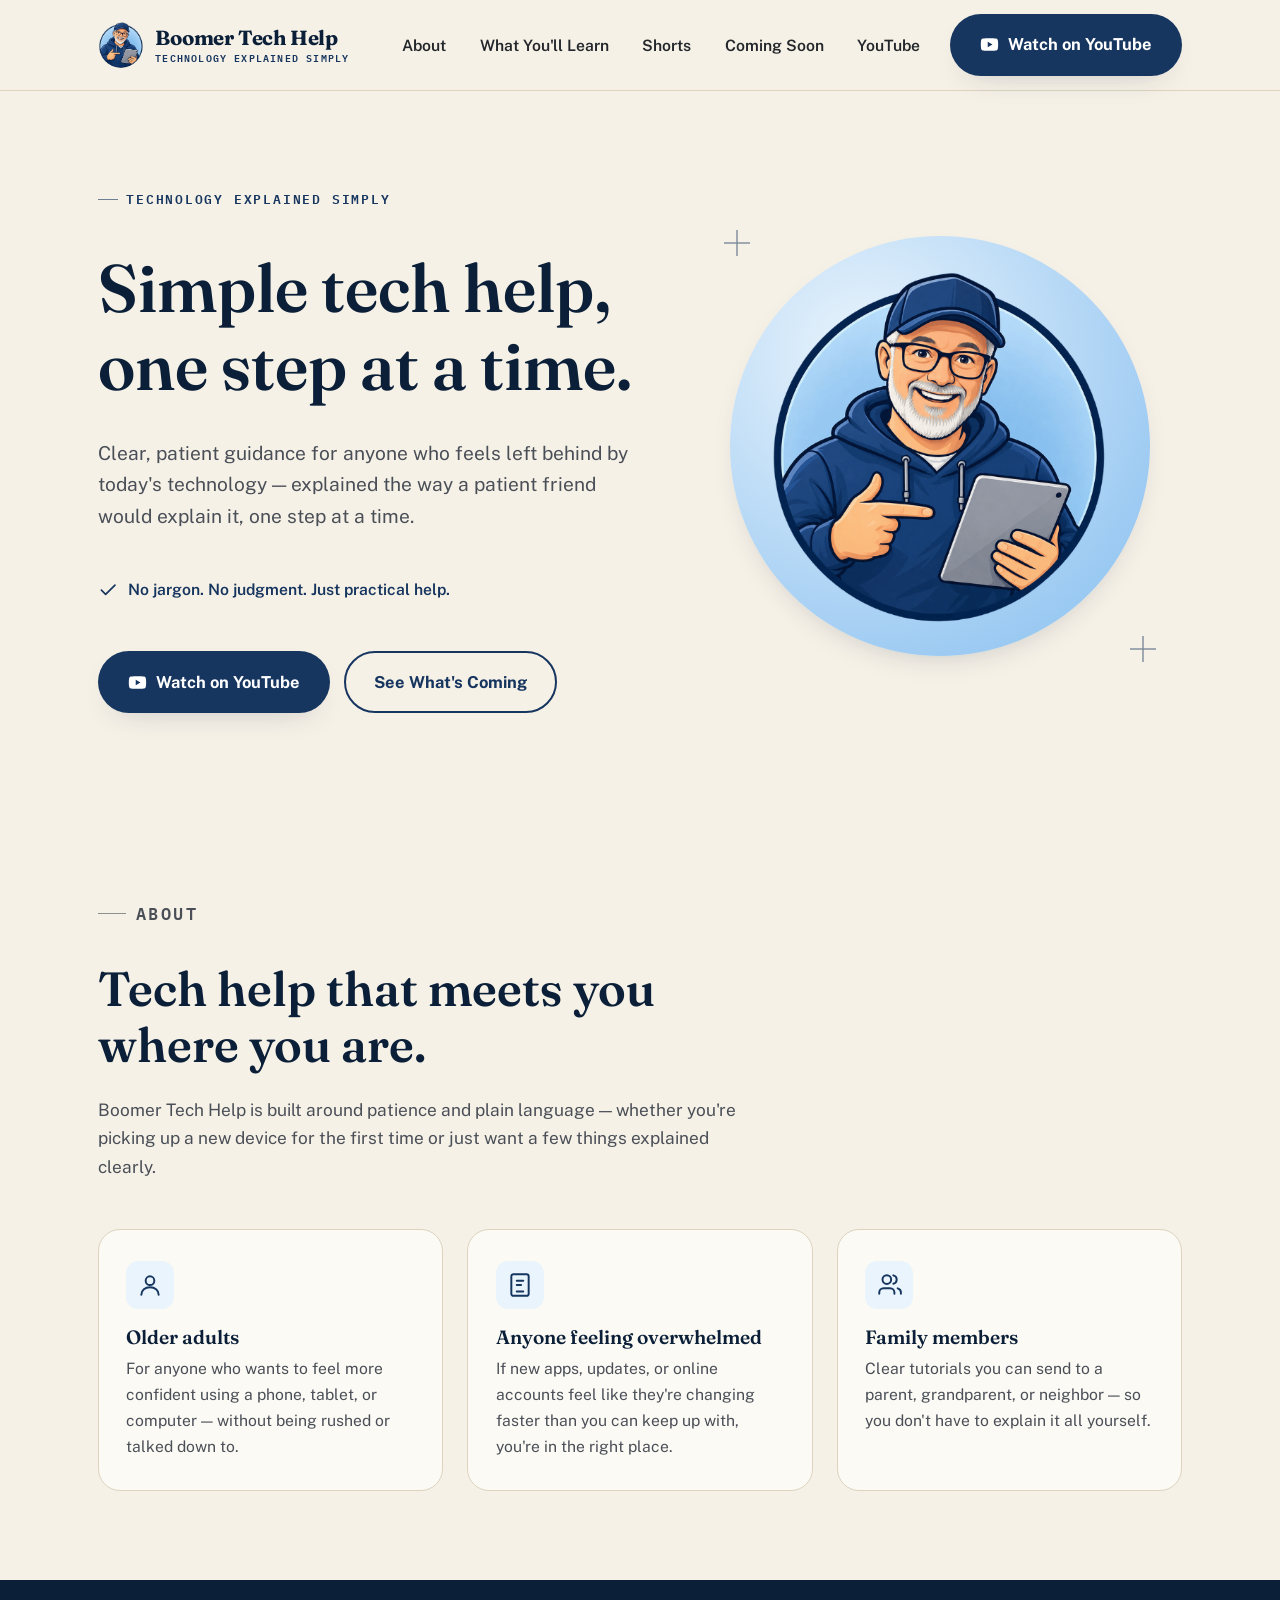
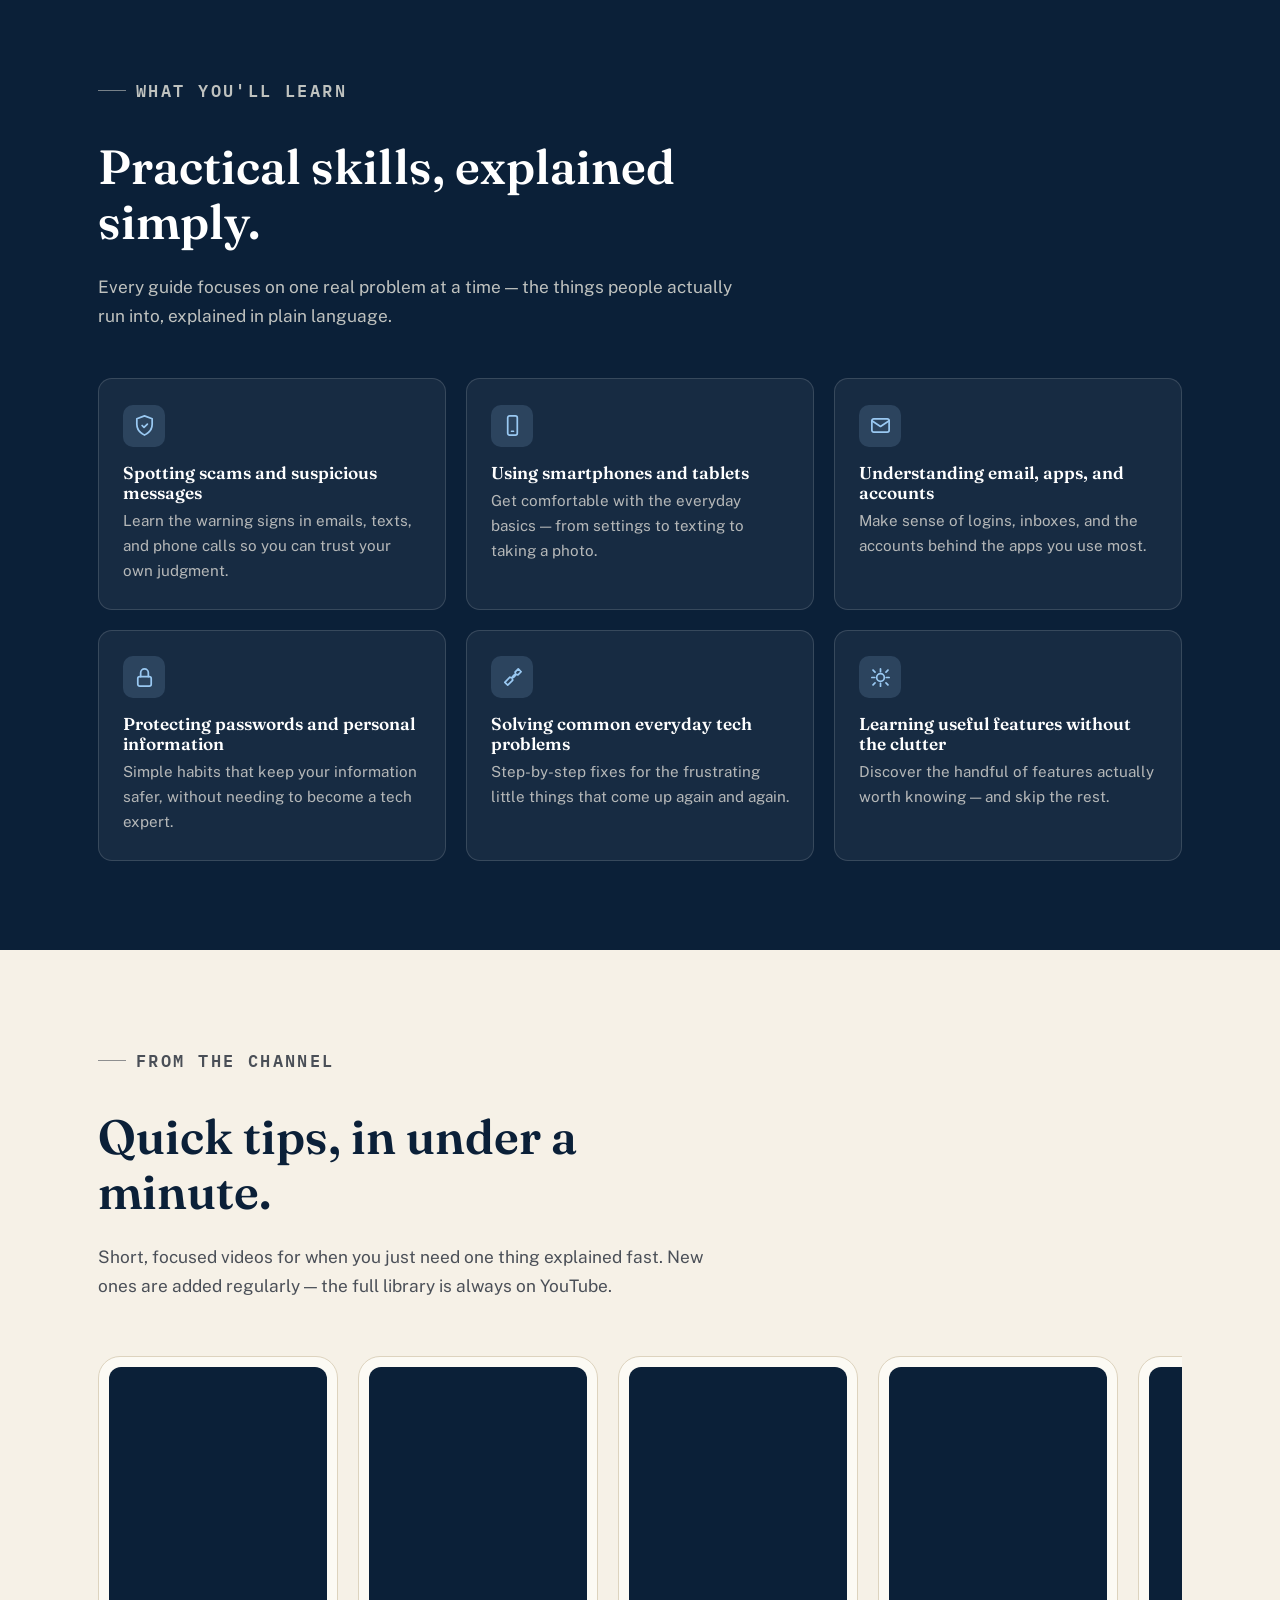
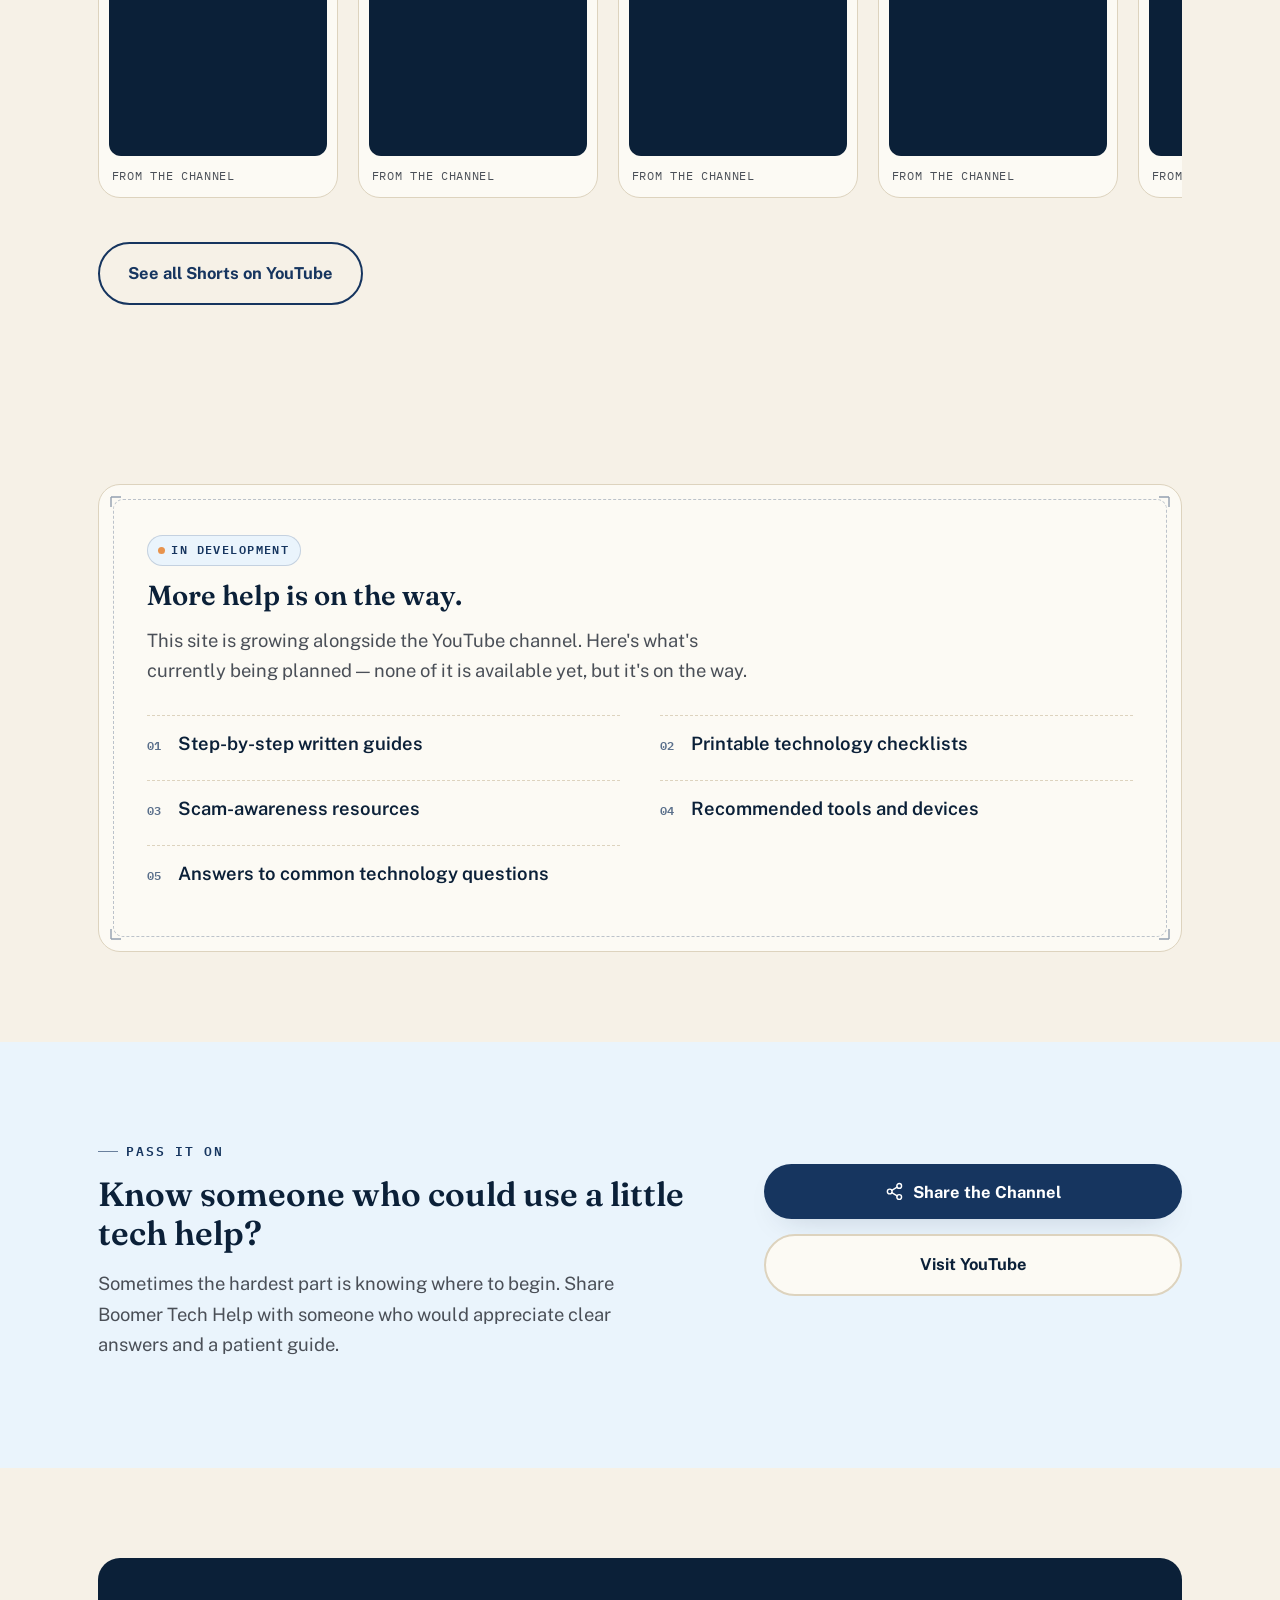
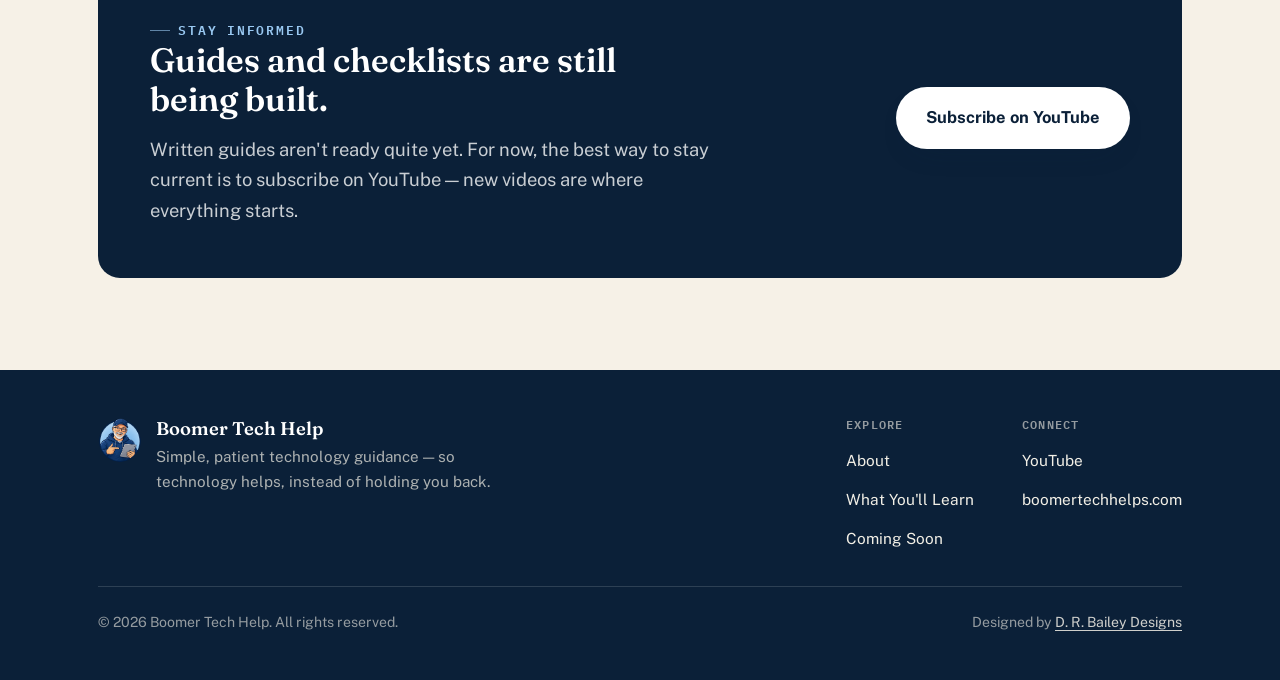
==== index.html @ 67578b00 "add site files" ====
<!DOCTYPE html>
<html lang="en">
<head>
<meta charset="UTF-8">
<meta name="viewport" content="width=device-width, initial-scale=1.0">
<title>Boomer Tech Help | Simple, Patient Technology Guidance</title>
<meta name="description" content="Simple, patient technology help for older adults and anyone who feels left behind by today's devices, apps, and online services.">

<link rel="canonical" href="https://boomertechhelps.com/">

<!-- Favicons (generated from the Boomer Tech Help logo) -->
<link rel="icon" type="image/png" sizes="32x32" href="assets/favicon-32.png">
<link rel="icon" type="image/png" sizes="192x192" href="assets/favicon-192.png">
<link rel="apple-touch-icon" sizes="180x180" href="assets/apple-touch-icon.png">

<!-- Open Graph / social sharing -->
<meta property="og:type" content="website">
<meta property="og:site_name" content="Boomer Tech Help">
<meta property="og:title" content="Boomer Tech Help | Simple, Patient Technology Guidance">
<meta property="og:description" content="Simple, patient technology help for older adults and anyone who feels left behind by today's devices, apps, and online services.">
<meta property="og:url" content="https://boomertechhelps.com/">
<meta property="og:image" content="https://boomertechhelps.com/assets/favicon-512.png">
<meta name="twitter:card" content="summary">
<meta name="twitter:title" content="Boomer Tech Help | Simple, Patient Technology Guidance">
<meta name="twitter:description" content="Simple, patient technology help for older adults and anyone who feels left behind by today's devices, apps, and online services.">
<meta name="twitter:image" content="https://boomertechhelps.com/assets/favicon-512.png">

<link rel="preconnect" href="https://fonts.googleapis.com">
<link rel="preconnect" href="https://fonts.gstatic.com" crossorigin>
<link rel="stylesheet" href="css/styles.css">

<!-- Structured data -->
<script type="application/ld+json">
{
  "@context": "https://schema.org",
  "@type": "Organization",
  "name": "Boomer Tech Help",
  "alternateName": "Boomer Tech Helps",
  "url": "https://boomertechhelps.com/",
  "logo": "https://boomertechhelps.com/assets/logo.png",
  "description": "Simple, patient technology guidance for older adults and anyone who feels left behind by today's devices, apps, and online services.",
  "sameAs": [
    "https://www.youtube.com/@BoomerTechHelps"
  ]
}
</script>
<script type="application/ld+json">
{
  "@context": "https://schema.org",
  "@type": "WebSite",
  "name": "Boomer Tech Help",
  "url": "https://boomertechhelps.com/"
}
</script>
</head>
<body>
<a class="skip-link" href="#main-content">Skip to main content</a>

<!-- ============ HEADER ============ -->
<header class="site-header">
  <div class="container header-row">
    <a class="brand-mark" href="#top">
      <img src="assets/logo.png" alt="" width="46" height="46">
      <span class="brand-mark-text">Boomer Tech Help<span>Technology Explained Simply</span></span>
    </a>

    <button class="nav-toggle" id="nav-toggle" aria-controls="main-nav" aria-expanded="false" aria-label="Open menu">
      <svg viewBox="0 0 24 24" fill="none" stroke="currentColor" stroke-width="2" stroke-linecap="round" aria-hidden="true">
        <line x1="4" y1="7" x2="20" y2="7"></line>
        <line x1="4" y1="12" x2="20" y2="12"></line>
        <line x1="4" y1="17" x2="20" y2="17"></line>
      </svg>
    </button>

    <nav class="main-nav" id="main-nav" aria-label="Primary">
      <ul>
        <li><a href="#who-its-for">About</a></li>
        <li><a href="#what-youll-learn">What You'll Learn</a></li>
        <li><a href="#shorts">Shorts</a></li>
        <li><a href="#coming-soon">Coming Soon</a></li>
        <li><a href="https://www.youtube.com/@BoomerTechHelps" data-youtube-link target="_blank" rel="noopener">YouTube <span class="visually-hidden">(opens in a new tab)</span></a></li>
      </ul>
    </nav>

    <a class="btn btn-primary header-cta" href="https://www.youtube.com/@BoomerTechHelps" data-youtube-link target="_blank" rel="noopener">
      <svg viewBox="0 0 24 24" fill="currentColor" aria-hidden="true"><path d="M22.5 6.4a2.9 2.9 0 0 0-2-2C18.7 4 12 4 12 4s-6.7 0-8.5.4a2.9 2.9 0 0 0-2 2A30 30 0 0 0 1 12a30 30 0 0 0 .5 5.6 2.9 2.9 0 0 0 2 2C5.3 20 12 20 12 20s6.7 0 8.5-.4a2.9 2.9 0 0 0 2-2A30 30 0 0 0 23 12a30 30 0 0 0-.5-5.6ZM9.8 15.5v-7l6 3.5-6 3.5Z"/></svg>
      Watch on YouTube
      <span class="visually-hidden">(opens in a new tab)</span>
    </a>
  </div>
</header>

<main id="main-content">

  <!-- ============ HERO ============ -->
  <section class="hero" id="top">
    <div class="container">
      <div class="hero-copy reveal">
        <p class="eyebrow">Technology Explained Simply</p>
        <h1>Simple tech help,<br>one step at a time.</h1>
        <p class="lede">Clear, patient guidance for anyone who feels left behind by today's technology &mdash; explained the way a patient friend would explain it, one step at a time.</p>

        <p class="trust-line">
          <svg viewBox="0 0 24 24" fill="none" stroke="currentColor" stroke-width="2" stroke-linecap="round" stroke-linejoin="round" aria-hidden="true"><path d="M20 6 9 17l-5-5"></path></svg>
          No jargon. No judgment. Just practical help.
        </p>

        <div class="hero-ctas">
          <a class="btn btn-primary" href="https://www.youtube.com/@BoomerTechHelps" data-youtube-link target="_blank" rel="noopener">
            <svg viewBox="0 0 24 24" fill="currentColor" aria-hidden="true"><path d="M22.5 6.4a2.9 2.9 0 0 0-2-2C18.7 4 12 4 12 4s-6.7 0-8.5.4a2.9 2.9 0 0 0-2 2A30 30 0 0 0 1 12a30 30 0 0 0 .5 5.6 2.9 2.9 0 0 0 2 2C5.3 20 12 20 12 20s6.7 0 8.5-.4a2.9 2.9 0 0 0 2-2A30 30 0 0 0 23 12a30 30 0 0 0-.5-5.6ZM9.8 15.5v-7l6 3.5-6 3.5Z"/></svg>
            Watch on YouTube
            <span class="visually-hidden">(opens in a new tab)</span>
          </a>
          <a class="btn btn-secondary" href="#coming-soon">See What's Coming</a>
        </div>
      </div>

      <div class="hero-art reveal">
        <div class="hero-art-frame">
          <svg class="reg-mark tl" viewBox="0 0 26 26" fill="none" stroke="var(--navy-700)" stroke-width="1.4" aria-hidden="true"><line x1="13" y1="0" x2="13" y2="26"></line><line x1="0" y1="13" x2="26" y2="13"></line></svg>
          <svg class="reg-mark br" viewBox="0 0 26 26" fill="none" stroke="var(--navy-700)" stroke-width="1.4" aria-hidden="true"><line x1="13" y1="0" x2="13" y2="26"></line><line x1="0" y1="13" x2="26" y2="13"></line></svg>
          <img src="assets/logo.png" alt="Boomer Tech Help logo &mdash; a friendly host holding a tablet, from the Boomer Tech Help YouTube channel." width="500" height="500">
        </div>
      </div>
    </div>
  </section>

  <!-- ============ WHO THIS IS FOR ============ -->
  <section id="who-its-for">
    <div class="container">
      <div class="section-head reveal">
        <p class="eyebrow">About</p>
        <h2>Tech help that meets you where you are.</h2>
        <p>Boomer Tech Help is built around patience and plain language &mdash; whether you're picking up a new device for the first time or just want a few things explained clearly.</p>
      </div>

      <div class="audience-grid" id="who-this-is-for">
        <article class="audience-card reveal">
          <div class="card-icon">
            <svg viewBox="0 0 24 24" fill="none" stroke="currentColor" stroke-width="1.8" stroke-linecap="round" stroke-linejoin="round" aria-hidden="true"><circle cx="12" cy="8" r="4"></circle><path d="M4 21c0-4.4 3.6-7 8-7s8 2.6 8 7"></path></svg>
          </div>
          <h3>Older adults</h3>
          <p>For anyone who wants to feel more confident using a phone, tablet, or computer &mdash; without being rushed or talked down to.</p>
        </article>

        <article class="audience-card reveal">
          <div class="card-icon">
            <svg viewBox="0 0 24 24" fill="none" stroke="currentColor" stroke-width="1.8" stroke-linecap="round" stroke-linejoin="round" aria-hidden="true"><rect x="4" y="2" width="16" height="20" rx="2"></rect><line x1="9" y1="18" x2="15" y2="18"></line><path d="M9 8h6M9 12h4"></path></svg>
          </div>
          <h3>Anyone feeling overwhelmed</h3>
          <p>If new apps, updates, or online accounts feel like they're changing faster than you can keep up with, you're in the right place.</p>
        </article>

        <article class="audience-card reveal">
          <div class="card-icon">
            <svg viewBox="0 0 24 24" fill="none" stroke="currentColor" stroke-width="1.8" stroke-linecap="round" stroke-linejoin="round" aria-hidden="true"><path d="M17 20v-1a4 4 0 0 0-4-4H7a4 4 0 0 0-4 4v1"></path><circle cx="10" cy="7" r="4"></circle><path d="M23 20v-1a4 4 0 0 0-3-3.9"></path><path d="M16 3.1a4 4 0 0 1 0 7.8"></path></svg>
          </div>
          <h3>Family members</h3>
          <p>Clear tutorials you can send to a parent, grandparent, or neighbor &mdash; so you don't have to explain it all yourself.</p>
        </article>
      </div>
    </div>
  </section>

  <!-- ============ WHAT YOU'LL LEARN ============ -->
  <section class="learn-section" id="what-youll-learn">
    <div class="container">
      <div class="section-head reveal">
        <p class="eyebrow">What You'll Learn</p>
        <h2>Practical skills, explained simply.</h2>
        <p>Every guide focuses on one real problem at a time &mdash; the things people actually run into, explained in plain language.</p>
      </div>

      <div class="learn-grid">
        <article class="learn-card reveal">
          <div class="card-icon">
            <svg viewBox="0 0 24 24" fill="none" stroke="currentColor" stroke-width="1.8" stroke-linecap="round" stroke-linejoin="round" aria-hidden="true"><path d="M12 2 4 5v6c0 5 3.4 8.7 8 11 4.6-2.3 8-6 8-11V5l-8-3Z"></path><path d="m9.5 12 2 2 3.5-3.5"></path></svg>
          </div>
          <h3>Spotting scams and suspicious messages</h3>
          <p>Learn the warning signs in emails, texts, and phone calls so you can trust your own judgment.</p>
        </article>

        <article class="learn-card reveal">
          <div class="card-icon">
            <svg viewBox="0 0 24 24" fill="none" stroke="currentColor" stroke-width="1.8" stroke-linecap="round" stroke-linejoin="round" aria-hidden="true"><rect x="7" y="2" width="10" height="20" rx="2"></rect><line x1="11" y1="18" x2="13" y2="18"></line></svg>
          </div>
          <h3>Using smartphones and tablets</h3>
          <p>Get comfortable with the everyday basics &mdash; from settings to texting to taking a photo.</p>
        </article>

        <article class="learn-card reveal">
          <div class="card-icon">
            <svg viewBox="0 0 24 24" fill="none" stroke="currentColor" stroke-width="1.8" stroke-linecap="round" stroke-linejoin="round" aria-hidden="true"><rect x="3" y="5" width="18" height="14" rx="2"></rect><path d="m3 7 9 6 9-6"></path></svg>
          </div>
          <h3>Understanding email, apps, and accounts</h3>
          <p>Make sense of logins, inboxes, and the accounts behind the apps you use most.</p>
        </article>

        <article class="learn-card reveal">
          <div class="card-icon">
            <svg viewBox="0 0 24 24" fill="none" stroke="currentColor" stroke-width="1.8" stroke-linecap="round" stroke-linejoin="round" aria-hidden="true"><rect x="5" y="11" width="14" height="10" rx="2"></rect><path d="M8 11V7a4 4 0 0 1 8 0v4"></path></svg>
          </div>
          <h3>Protecting passwords and personal information</h3>
          <p>Simple habits that keep your information safer, without needing to become a tech expert.</p>
        </article>

        <article class="learn-card reveal">
          <div class="card-icon">
            <svg viewBox="0 0 24 24" fill="none" stroke="currentColor" stroke-width="1.8" stroke-linecap="round" stroke-linejoin="round" aria-hidden="true"><path d="M14.7 6.3a4 4 0 0 1-5.4 5.4L4 17l3 3 5.3-5.3a4 4 0 0 1 5.4-5.4L21 6l-3-3-3.3 3.3Z"></path></svg>
          </div>
          <h3>Solving common everyday tech problems</h3>
          <p>Step-by-step fixes for the frustrating little things that come up again and again.</p>
        </article>

        <article class="learn-card reveal">
          <div class="card-icon">
            <svg viewBox="0 0 24 24" fill="none" stroke="currentColor" stroke-width="1.8" stroke-linecap="round" stroke-linejoin="round" aria-hidden="true"><path d="M12 3v3M12 18v3M4.2 4.2l2.1 2.1M17.7 17.7l2.1 2.1M3 12h3M18 12h3M4.2 19.8l2.1-2.1M17.7 6.3l2.1-2.1"></path><circle cx="12" cy="12" r="4"></circle></svg>
          </div>
          <h3>Learning useful features without the clutter</h3>
          <p>Discover the handful of features actually worth knowing &mdash; and skip the rest.</p>
        </article>
      </div>
    </div>
  </section>

  <!-- ============ SHORTS ============ -->
  <section id="shorts">
    <div class="container">
      <div class="section-head reveal">
        <p class="eyebrow">From the Channel</p>
        <h2>Quick tips, in under a minute.</h2>
        <p>Short, focused videos for when you just need one thing explained fast. New ones are added regularly &mdash; the full library is always on YouTube.</p>
      </div>

      <div class="shorts-strip reveal" role="list" aria-label="Boomer Tech Help YouTube Shorts">
        <div class="short-card" role="listitem">
          <div class="short-frame">
            <iframe
              src="https://www.youtube-nocookie.com/embed/8EH0MiCQkEk"
              title="Boomer Tech Help Short 1"
              loading="lazy"
              allow="accelerometer; encrypted-media; picture-in-picture"
              allowfullscreen></iframe>
          </div>
          <p class="short-label">From the channel</p>
        </div>

        <div class="short-card" role="listitem">
          <div class="short-frame">
            <iframe
              src="https://www.youtube-nocookie.com/embed/mwS1qJH-m6Y"
              title="Boomer Tech Help Short 2"
              loading="lazy"
              allow="accelerometer; encrypted-media; picture-in-picture"
              allowfullscreen></iframe>
          </div>
          <p class="short-label">From the channel</p>
        </div>

        <div class="short-card" role="listitem">
          <div class="short-frame">
            <iframe
              src="https://www.youtube-nocookie.com/embed/5vwTzE5sW4U"
              title="Boomer Tech Help Short 3"
              loading="lazy"
              allow="accelerometer; encrypted-media; picture-in-picture"
              allowfullscreen></iframe>
          </div>
          <p class="short-label">From the channel</p>
        </div>

        <div class="short-card" role="listitem">
          <div class="short-frame">
            <iframe
              src="https://www.youtube-nocookie.com/embed/4t0w5Ehc6WE"
              title="Boomer Tech Help Short 4"
              loading="lazy"
              allow="accelerometer; encrypted-media; picture-in-picture"
              allowfullscreen></iframe>
          </div>
          <p class="short-label">From the channel</p>
        </div>

        <div class="short-card" role="listitem">
          <div class="short-frame">
            <iframe
              src="https://www.youtube-nocookie.com/embed/STb9avsiCcw"
              title="Boomer Tech Help Short 5"
              loading="lazy"
              allow="accelerometer; encrypted-media; picture-in-picture"
              allowfullscreen></iframe>
          </div>
          <p class="short-label">From the channel</p>
        </div>
      </div>

      <div class="shorts-cta">
        <a class="btn btn-secondary" href="https://www.youtube.com/@BoomerTechHelps/shorts" data-youtube-shorts-link target="_blank" rel="noopener">
          See all Shorts on YouTube
          <span class="visually-hidden">(opens in a new tab)</span>
        </a>
      </div>
    </div>
  </section>

  <!-- ============ COMING SOON (signature blueprint panel) ============ -->
  <section id="coming-soon">
    <div class="container">
      <div class="blueprint-panel reveal">
        <svg class="reg-corner tl" viewBox="0 0 30 30" fill="none" stroke="var(--navy-700)" stroke-width="1.4" aria-hidden="true"><path d="M2 2h10M2 2v10"></path></svg>
        <svg class="reg-corner tr" viewBox="0 0 30 30" fill="none" stroke="var(--navy-700)" stroke-width="1.4" aria-hidden="true"><path d="M2 2h10M2 2v10"></path></svg>
        <svg class="reg-corner bl" viewBox="0 0 30 30" fill="none" stroke="var(--navy-700)" stroke-width="1.4" aria-hidden="true"><path d="M2 2h10M2 2v10"></path></svg>
        <svg class="reg-corner br" viewBox="0 0 30 30" fill="none" stroke="var(--navy-700)" stroke-width="1.4" aria-hidden="true"><path d="M2 2h10M2 2v10"></path></svg>

        <span class="blueprint-tag"><span class="dot" aria-hidden="true"></span>In development</span>
        <h2>More help is on the way.</h2>
        <p style="max-width:56ch;color:var(--ink-soft);">This site is growing alongside the YouTube channel. Here's what's currently being planned &mdash; none of it is available yet, but it's on the way.</p>

        <ul class="blueprint-list">
          <li><span class="idx">01</span> Step-by-step written guides</li>
          <li><span class="idx">02</span> Printable technology checklists</li>
          <li><span class="idx">03</span> Scam-awareness resources</li>
          <li><span class="idx">04</span> Recommended tools and devices</li>
          <li><span class="idx">05</span> Answers to common technology questions</li>
        </ul>
      </div>
    </div>
  </section>

  <!-- ============ SHARE ============ -->
  <section class="share-section" id="share">
    <div class="container share-inner">
      <div class="reveal">
        <p class="eyebrow">Pass It On</p>
        <h2>Know someone who could use a little tech help?</h2>
        <p style="color:var(--ink-soft);max-width:50ch;">Sometimes the hardest part is knowing where to begin. Share Boomer Tech Help with someone who would appreciate clear answers and a patient guide.</p>
      </div>

      <div class="share-actions reveal">
        <button class="btn btn-primary" id="share-button" type="button">
          <svg viewBox="0 0 24 24" fill="none" stroke="currentColor" stroke-width="1.8" stroke-linecap="round" stroke-linejoin="round" aria-hidden="true"><circle cx="18" cy="5" r="3"></circle><circle cx="6" cy="12" r="3"></circle><circle cx="18" cy="19" r="3"></circle><line x1="8.6" y1="10.6" x2="15.4" y2="6.4"></line><line x1="8.6" y1="13.4" x2="15.4" y2="17.6"></line></svg>
          Share the Channel
        </button>
        <a class="btn btn-ghost" href="https://www.youtube.com/@BoomerTechHelps" data-youtube-link target="_blank" rel="noopener">
          Visit YouTube
          <span class="visually-hidden">(opens in a new tab)</span>
        </a>
        <p class="copy-feedback" id="copy-feedback" role="status" aria-live="polite"></p>
      </div>
    </div>
  </section>

  <!-- ============ STAY INFORMED ============ -->
  <section id="stay-informed">
    <div class="container">
      <div class="informed-panel reveal">
        <div>
          <p class="eyebrow" style="color:var(--sky-300);">Stay Informed</p>
          <h2>Guides and checklists are still being built.</h2>
          <p>Written guides aren't ready quite yet. For now, the best way to stay current is to subscribe on YouTube &mdash; new videos are where everything starts.</p>
          <!--
            Prepared placeholder: when an email service (e.g. Mailchimp, Buttondown) is
            connected, a real signup form can go here. Do not display a submission form
            until a service is wired up and tested end-to-end.
          -->
        </div>
        <div class="informed-actions">
          <a class="btn btn-primary" href="https://www.youtube.com/@BoomerTechHelps" data-youtube-link target="_blank" rel="noopener">
            Subscribe on YouTube
            <span class="visually-hidden">(opens in a new tab)</span>
          </a>
        </div>
      </div>
    </div>
  </section>

</main>

<!-- ============ FOOTER ============ -->
<footer class="site-footer">
  <div class="container">
    <div class="footer-top">
      <div class="footer-brand">
        <img src="assets/logo.png" alt="" width="44" height="44">
        <div>
          <h2>Boomer Tech Help</h2>
          <p>Simple, patient technology guidance &mdash; so technology helps, instead of holding you back.</p>
        </div>
      </div>

      <div class="footer-links">
        <div>
          <h3>Explore</h3>
          <ul>
            <li><a href="#who-its-for">About</a></li>
            <li><a href="#what-youll-learn">What You'll Learn</a></li>
            <li><a href="#coming-soon">Coming Soon</a></li>
          </ul>
        </div>
        <div>
          <h3>Connect</h3>
          <ul>
            <li><a href="https://www.youtube.com/@BoomerTechHelps" data-youtube-link target="_blank" rel="noopener">YouTube <span class="visually-hidden">(opens in a new tab)</span></a></li>
            <li><a href="https://boomertechhelps.com">boomertechhelps.com</a></li>
          </ul>
        </div>
      </div>
    </div>

    <div class="footer-bottom">
      <p>&copy; <span id="current-year">2026</span> Boomer Tech Help. All rights reserved.</p>
      <p>Designed by <a href="https://davidrbailey.com" target="_blank" rel="noopener">D. R. Bailey Designs</a></p>
    </div>
  </div>
</footer>

<script src="js/main.js"></script>
</body>
</html>
---- css/styles.css ----
/* ==========================================================================
   Boomer Tech Help — stylesheet
   Design tokens live at the top. Edit colors/type here, not inline.
   ========================================================================== */

@import url('https://fonts.googleapis.com/css2?family=Fraunces:ital,opsz,wght@0,9..144,500;0,9..144,600;0,9..144,700;1,9..144,500&family=Public+Sans:wght@400;500;600;700&family=IBM+Plex+Mono:wght@500;600&display=swap');

:root {
  /* Brand — pulled from the Boomer Tech Help logo and channel banner */
  --navy-900: #0b2038;
  --navy-800: #102a49;
  --navy-700: #16355f;
  --navy-600: #1e4373;
  --sky-300: #9ac9f2;
  --sky-100: #eaf4fc;
  --peach-400: #f3a968;
  --peach-500: #e8934d;

  /* Studio base — parchment / charcoal, D. R. Bailey influence */
  --parchment: #f6f1e7;
  --paper: #fcfaf4;
  --ink: #23262b;
  --ink-soft: #4a4f57;
  --hairline: #ddd3be;
  --blueprint: #16355f;

  /* Type */
  --font-display: 'Fraunces', Georgia, serif;
  --font-body: 'Public Sans', -apple-system, BlinkMacSystemFont, 'Segoe UI', sans-serif;
  --font-mono: 'IBM Plex Mono', ui-monospace, Menlo, monospace;

  /* Scale */
  --step-0: clamp(1.05rem, 0.98rem + 0.3vw, 1.15rem);
  --step-1: clamp(1.25rem, 1.1rem + 0.6vw, 1.5rem);
  --step-2: clamp(1.6rem, 1.35rem + 1.1vw, 2.1rem);
  --step-3: clamp(2.1rem, 1.7rem + 1.8vw, 3rem);
  --step-4: clamp(2.6rem, 2rem + 2.8vw, 4.2rem);

  --radius-md: 14px;
  --radius-lg: 22px;
  --container: 1180px;
  --edge: clamp(1.25rem, 4vw, 3rem);

  --shadow-soft: 0 12px 32px -18px rgba(11, 32, 56, 0.28);
  --focus-ring: 3px solid var(--peach-500);
}

/* ---------- Reset ---------- */
*, *::before, *::after { box-sizing: border-box; }
html { scroll-behavior: smooth; }
@media (prefers-reduced-motion: reduce) {
  html { scroll-behavior: auto; }
  *, *::before, *::after {
    animation-duration: 0.001ms !important;
    animation-iteration-count: 1 !important;
    transition-duration: 0.001ms !important;
    scroll-behavior: auto !important;
  }
}

body {
  margin: 0;
  background: var(--parchment);
  color: var(--ink);
  font-family: var(--font-body);
  font-size: var(--step-0);
  line-height: 1.65;
  -webkit-font-smoothing: antialiased;
}

img { max-width: 100%; display: block; }
svg { display: block; }

h1, h2, h3, h4 { font-family: var(--font-display); color: var(--navy-900); margin: 0 0 0.5em; line-height: 1.15; font-weight: 600; }
p { margin: 0 0 1em; }
ul { margin: 0; padding: 0; }

a { color: var(--navy-700); }
a:not([class]) { text-underline-offset: 3px; }

:focus-visible {
  outline: var(--focus-ring);
  outline-offset: 3px;
  border-radius: 4px;
}

.container {
  max-width: var(--container);
  margin-inline: auto;
  padding-inline: var(--edge);
}

.visually-hidden {
  position: absolute;
  width: 1px; height: 1px;
  padding: 0; margin: -1px;
  overflow: hidden;
  clip: rect(0,0,0,0);
  white-space: nowrap; border: 0;
}

.skip-link {
  position: absolute;
  left: 1rem; top: -60px;
  background: var(--navy-900);
  color: #fff;
  padding: 0.75rem 1.25rem;
  border-radius: 0 0 8px 8px;
  z-index: 100;
  transition: top 0.2s ease;
  font-weight: 600;
}
.skip-link:focus { top: 0; }

/* ---------- Eyebrow / mono labels (drafting voice) ---------- */
.eyebrow {
  display: inline-flex;
  align-items: center;
  gap: 0.6em;
  font-family: var(--font-mono);
  font-size: 0.8rem;
  font-weight: 600;
  letter-spacing: 0.14em;
  text-transform: uppercase;
  color: var(--navy-700);
}
.eyebrow::before {
  content: '';
  width: 1.6em;
  height: 1px;
  background: currentColor;
  opacity: 0.6;
}

/* ---------- Buttons ---------- */
.btn {
  display: inline-flex;
  align-items: center;
  justify-content: center;
  gap: 0.55em;
  font-family: var(--font-body);
  font-weight: 700;
  font-size: 1.03rem;
  padding: 0.95em 1.7em;
  min-height: 44px;
  border-radius: 999px;
  border: 2px solid transparent;
  cursor: pointer;
  text-decoration: none;
  transition: transform 0.15s ease, box-shadow 0.15s ease, background-color 0.15s ease, color 0.15s ease;
}
.btn svg { width: 1.15em; height: 1.15em; flex: none; }

.btn-primary {
  background: var(--navy-700);
  color: #fff;
  box-shadow: var(--shadow-soft);
}
.btn-primary:hover { background: var(--navy-600); transform: translateY(-2px); }
.btn-primary:active { transform: translateY(0); }

.btn-secondary {
  background: transparent;
  border-color: var(--navy-700);
  color: var(--navy-700);
}
.btn-secondary:hover { background: var(--sky-100); transform: translateY(-2px); }

.btn-ghost {
  background: var(--paper);
  border-color: var(--hairline);
  color: var(--navy-900);
}
.btn-ghost:hover { border-color: var(--navy-700); transform: translateY(-2px); }

@media (prefers-reduced-motion: reduce) {
  .btn:hover { transform: none; }
}

/* ---------- Header ---------- */
.site-header {
  position: sticky;
  top: 0;
  z-index: 50;
  background: rgba(246, 241, 231, 0.92);
  backdrop-filter: blur(8px);
  border-bottom: 1px solid var(--hairline);
}
.header-row {
  display: flex;
  align-items: center;
  gap: 1.25rem;
  padding-block: 0.85rem;
}
.brand-mark {
  display: flex;
  align-items: center;
  gap: 0.7rem;
  text-decoration: none;
  color: var(--navy-900);
  margin-right: auto;
}
.brand-mark img {
  width: 46px; height: 46px;
  border-radius: 50%;
}
.brand-mark-text {
  font-family: var(--font-display);
  font-weight: 700;
  font-size: 1.28rem;
  letter-spacing: -0.01em;
  line-height: 1.1;
}
.brand-mark-text span {
  display: block;
  font-family: var(--font-mono);
  font-size: 0.62rem;
  font-weight: 600;
  letter-spacing: 0.12em;
  text-transform: uppercase;
  color: var(--navy-700);
  margin-top: 0.2em;
}

.main-nav ul {
  display: flex;
  align-items: center;
  gap: 1.9rem;
  list-style: none;
}
.main-nav a {
  color: var(--ink);
  text-decoration: none;
  font-weight: 600;
  font-size: 0.98rem;
  padding: 0.3em 0.1em;
  border-bottom: 2px solid transparent;
}
.main-nav a:hover { border-bottom-color: var(--peach-500); }

.header-cta { margin-left: 0.5rem; }

.nav-toggle {
  display: none;
  background: none;
  border: 2px solid var(--hairline);
  border-radius: 10px;
  width: 44px; height: 44px;
  align-items: center;
  justify-content: center;
  cursor: pointer;
}
.nav-toggle svg { width: 22px; height: 22px; }

@media (max-width: 860px) {
  .main-nav {
    position: absolute;
    inset: 100% 0 auto 0;
    background: var(--paper);
    border-bottom: 1px solid var(--hairline);
    box-shadow: var(--shadow-soft);
    padding: 1rem var(--edge) 1.5rem;
    display: none;
  }
  .main-nav.is-open { display: block; }
  .main-nav ul { flex-direction: column; align-items: flex-start; gap: 0.25rem; width: 100%; }
  .main-nav a { display: block; width: 100%; padding: 0.75rem 0.25rem; }
  .header-cta { display: none; }
  .nav-toggle { display: inline-flex; }
}

/* ---------- Sections generic ---------- */
section { padding-block: clamp(3.5rem, 7vw, 6.5rem); }
.section-head {
  max-width: 640px;
  margin-bottom: clamp(2rem, 4vw, 3rem);
}
.section-head h2 { font-size: var(--step-3); margin-top: 0.35em; }
.section-head p { color: var(--ink-soft); font-size: 1.08rem; }

.hairline-divider {
  border: none;
  border-top: 1px solid var(--hairline);
  margin: 0;
}

/* ---------- Hero ---------- */
.hero {
  padding-top: clamp(3rem, 8vw, 5.5rem);
  position: relative;
  overflow: hidden;
}
.hero .container {
  display: grid;
  grid-template-columns: 1.05fr 0.95fr;
  gap: clamp(2rem, 5vw, 4rem);
  align-items: center;
}
.hero-copy h1 {
  font-size: var(--step-4);
  margin-block: 0.4em 0.5em;
}
.hero-copy .lede {
  font-size: 1.2rem;
  color: var(--ink-soft);
  max-width: 46ch;
}
.trust-line {
  display: inline-flex;
  align-items: center;
  gap: 0.6em;
  font-weight: 600;
  color: var(--navy-700);
  margin-top: 1.6rem;
  font-size: 0.98rem;
}
.trust-line svg { width: 1.3em; height: 1.3em; flex: none; }
.hero-ctas {
  display: flex;
  flex-wrap: wrap;
  gap: 0.9rem;
  margin-top: 2rem;
}

.hero-art {
  position: relative;
  display: flex;
  align-items: center;
  justify-content: center;
}
.hero-art-frame {
  position: relative;
  width: min(100%, 420px);
  aspect-ratio: 1 / 1;
  border-radius: 50%;
  background: radial-gradient(circle at 32% 28%, var(--sky-100), var(--sky-300) 78%);
  display: grid;
  place-items: center;
  box-shadow: var(--shadow-soft);
}
.hero-art-frame img {
  width: 84%;
  height: 84%;
  object-fit: contain;
  border-radius: 50%;
}
.reg-mark {
  position: absolute;
  width: 26px; height: 26px;
  opacity: 0.55;
}
.reg-mark.tl { top: -6px; left: -6px; }
.reg-mark.br { bottom: -6px; right: -6px; }

/* ---------- Who this is for ---------- */
.audience-grid {
  display: grid;
  grid-template-columns: repeat(3, 1fr);
  gap: 1.5rem;
}
.audience-card {
  background: var(--paper);
  border: 1px solid var(--hairline);
  border-radius: var(--radius-lg);
  padding: 1.9rem 1.7rem;
}
.audience-card .card-icon {
  width: 48px; height: 48px;
  border-radius: 12px;
  background: var(--sky-100);
  display: grid;
  place-items: center;
  margin-bottom: 1.1rem;
}
.audience-card .card-icon svg { width: 26px; height: 26px; color: var(--navy-700); }
.audience-card h3 { font-size: 1.2rem; margin-bottom: 0.4em; }
.audience-card p { color: var(--ink-soft); margin: 0; font-size: 0.98rem; }

/* ---------- Learn grid ---------- */
.learn-section { background: var(--navy-900); color: #f2efe6; }
.learn-section .eyebrow { color: var(--sky-300); }
.learn-section .section-head h2 { color: #fff; }
.learn-section .section-head p { color: rgba(242,239,230,0.78); }

.learn-grid {
  display: grid;
  grid-template-columns: repeat(3, 1fr);
  gap: 1.25rem;
}
.learn-card {
  background: rgba(255,255,255,0.05);
  border: 1px solid rgba(255,255,255,0.14);
  border-radius: var(--radius-md);
  padding: 1.6rem 1.5rem;
}
.learn-card .card-icon {
  width: 42px; height: 42px;
  border-radius: 10px;
  background: rgba(154, 201, 242, 0.16);
  display: grid;
  place-items: center;
  margin-bottom: 1rem;
}
.learn-card .card-icon svg { width: 23px; height: 23px; color: var(--sky-300); }
.learn-card h3 { color: #fff; font-size: 1.08rem; margin-bottom: 0.3em; }
.learn-card p { color: rgba(242,239,230,0.72); font-size: 0.95rem; margin: 0; }

/* ---------- Shorts ---------- */
.shorts-strip {
  display: flex;
  gap: 1.25rem;
  overflow-x: auto;
  padding-block: 0.5rem 1rem;
  scroll-snap-type: x proximity;
}
.shorts-strip::-webkit-scrollbar { height: 8px; }
.shorts-strip::-webkit-scrollbar-thumb { background: var(--hairline); border-radius: 8px; }

.short-card {
  scroll-snap-align: start;
  flex: 0 0 auto;
  width: min(78vw, 240px);
  background: var(--paper);
  border: 1px solid var(--hairline);
  border-radius: var(--radius-lg);
  padding: 0.6rem;
  position: relative;
}
.short-frame {
  position: relative;
  width: 100%;
  aspect-ratio: 9 / 16;
  border-radius: 12px;
  overflow: hidden;
  background: var(--navy-900);
}
.short-frame iframe {
  position: absolute; inset: 0;
  width: 100%; height: 100%;
  border: 0;
}
.short-card p.short-label {
  font-family: var(--font-mono);
  font-size: 0.72rem;
  letter-spacing: 0.06em;
  text-transform: uppercase;
  color: var(--ink-soft);
  margin: 0.65rem 0.2rem 0.15rem;
}
.shorts-cta {
  margin-top: 1.75rem;
  display: flex;
  align-items: center;
  gap: 1.25rem;
  flex-wrap: wrap;
}

/* ---------- Coming soon (signature blueprint panel) ---------- */
.blueprint-panel {
  position: relative;
  background: var(--paper);
  border: 1px solid var(--hairline);
  border-radius: var(--radius-lg);
  padding: clamp(1.75rem, 4vw, 3rem);
  overflow: hidden;
}
.blueprint-panel::before {
  content: '';
  position: absolute;
  inset: 14px;
  border: 1px dashed rgba(22, 53, 95, 0.28);
  border-radius: 10px;
  pointer-events: none;
}
.blueprint-tag {
  display: inline-flex;
  align-items: center;
  gap: 0.5em;
  font-family: var(--font-mono);
  font-size: 0.75rem;
  font-weight: 600;
  letter-spacing: 0.12em;
  text-transform: uppercase;
  color: var(--navy-700);
  background: var(--sky-100);
  border: 1px solid rgba(22,53,95,0.18);
  padding: 0.4em 0.85em;
  border-radius: 999px;
}
.blueprint-tag .dot {
  width: 7px; height: 7px;
  border-radius: 50%;
  background: var(--peach-500);
}
.blueprint-panel h2 { margin-top: 0.9rem; }
.blueprint-list {
  display: grid;
  grid-template-columns: repeat(2, 1fr);
  gap: 0.4rem 2.5rem;
  margin-top: 1.75rem;
  list-style: none;
  padding: 0;
}
.blueprint-list li {
  display: flex;
  align-items: baseline;
  gap: 0.9em;
  padding-block: 0.85rem;
  border-top: 1px dashed var(--hairline);
  font-weight: 600;
  color: var(--navy-900);
}
.blueprint-list li:nth-last-child(-n+1),
.blueprint-list li:nth-last-child(-n+2) { }
.blueprint-list .idx {
  font-family: var(--font-mono);
  font-size: 0.78rem;
  color: var(--navy-700);
  opacity: 0.7;
}

.reg-corner {
  position: absolute;
  width: 30px; height: 30px;
  opacity: 0.45;
}
.reg-corner.tl { top: 10px; left: 10px; }
.reg-corner.tr { top: 10px; right: 10px; transform: scaleX(-1); }
.reg-corner.bl { bottom: 10px; left: 10px; transform: scaleY(-1); }
.reg-corner.br { bottom: 10px; right: 10px; transform: scale(-1,-1); }

/* ---------- Share ---------- */
.share-section {
  background: var(--sky-100);
}
.share-inner {
  display: grid;
  grid-template-columns: 1.2fr 0.8fr;
  gap: 2.5rem;
  align-items: center;
}
.share-inner h2 { font-size: var(--step-2); }
.share-actions {
  display: flex;
  flex-direction: column;
  gap: 0.9rem;
}
.copy-feedback {
  font-size: 0.92rem;
  font-weight: 600;
  color: var(--navy-700);
  min-height: 1.4em;
}

/* ---------- Stay informed ---------- */
.informed-panel {
  background: var(--navy-900);
  color: #fff;
  border-radius: var(--radius-lg);
  padding: clamp(2rem, 5vw, 3.25rem);
  display: grid;
  grid-template-columns: 1.3fr 0.9fr;
  gap: 2rem;
  align-items: center;
}
.informed-panel h2 { color: #fff; font-size: var(--step-2); }
.informed-panel p { color: rgba(255,255,255,0.78); margin-bottom: 0; }
.informed-panel .btn-primary { background: #fff; color: var(--navy-900); }
.informed-panel .btn-primary:hover { background: var(--sky-100); }
.informed-actions { display: flex; justify-content: flex-end; }

/* ---------- Footer ---------- */
.site-footer {
  background: var(--navy-900);
  color: rgba(242,239,230,0.85);
  padding-block: 3rem 2rem;
  margin-top: 2px;
}
.footer-top {
  display: flex;
  justify-content: space-between;
  gap: 2.5rem;
  flex-wrap: wrap;
  padding-bottom: 2rem;
  border-bottom: 1px solid rgba(255,255,255,0.14);
}
.footer-brand { display: flex; gap: 0.85rem; align-items: flex-start; max-width: 420px; }
.footer-brand img { width: 44px; height: 44px; border-radius: 50%; flex: none; }
.footer-brand h2 { color: #fff; font-size: 1.15rem; margin-bottom: 0.3em; }
.footer-brand p { color: rgba(242,239,230,0.7); font-size: 0.95rem; margin: 0; }

.footer-links { display: flex; gap: 3rem; flex-wrap: wrap; }
.footer-links h3 {
  font-family: var(--font-mono);
  font-size: 0.75rem;
  letter-spacing: 0.1em;
  text-transform: uppercase;
  color: rgba(242,239,230,0.6);
  margin-bottom: 0.85rem;
  font-weight: 600;
}
.footer-links ul { list-style: none; display: flex; flex-direction: column; gap: 0.55rem; }
.footer-links a { color: #f2efe6; text-decoration: none; font-size: 0.96rem; }
.footer-links a:hover { text-decoration: underline; }

.footer-bottom {
  display: flex;
  justify-content: space-between;
  align-items: center;
  flex-wrap: wrap;
  gap: 0.75rem;
  padding-top: 1.5rem;
  font-size: 0.88rem;
  color: rgba(242,239,230,0.6);
}
.footer-bottom a { color: rgba(242,239,230,0.85); }

/* ---------- Reveal on scroll (respects reduced motion) ---------- */
.reveal {
  opacity: 0;
  transform: translateY(14px);
  transition: opacity 0.6s ease, transform 0.6s ease;
}
.reveal.is-visible {
  opacity: 1;
  transform: translateY(0);
}
@media (prefers-reduced-motion: reduce) {
  .reveal { opacity: 1; transform: none; transition: none; }
}

/* ---------- Responsive ---------- */
@media (max-width: 980px) {
  .hero .container { grid-template-columns: 1fr; }
  .hero-art { order: -1; max-width: 320px; margin-inline: auto; }
  .audience-grid { grid-template-columns: 1fr 1fr; }
  .learn-grid { grid-template-columns: 1fr 1fr; }
  .share-inner { grid-template-columns: 1fr; }
  .informed-panel { grid-template-columns: 1fr; }
  .informed-actions { justify-content: flex-start; }
  .blueprint-list { grid-template-columns: 1fr; }
}

@media (max-width: 620px) {
  .audience-grid { grid-template-columns: 1fr; }
  .learn-grid { grid-template-columns: 1fr; }
  .footer-top { flex-direction: column; }
  .footer-bottom { flex-direction: column; align-items: flex-start; }
}
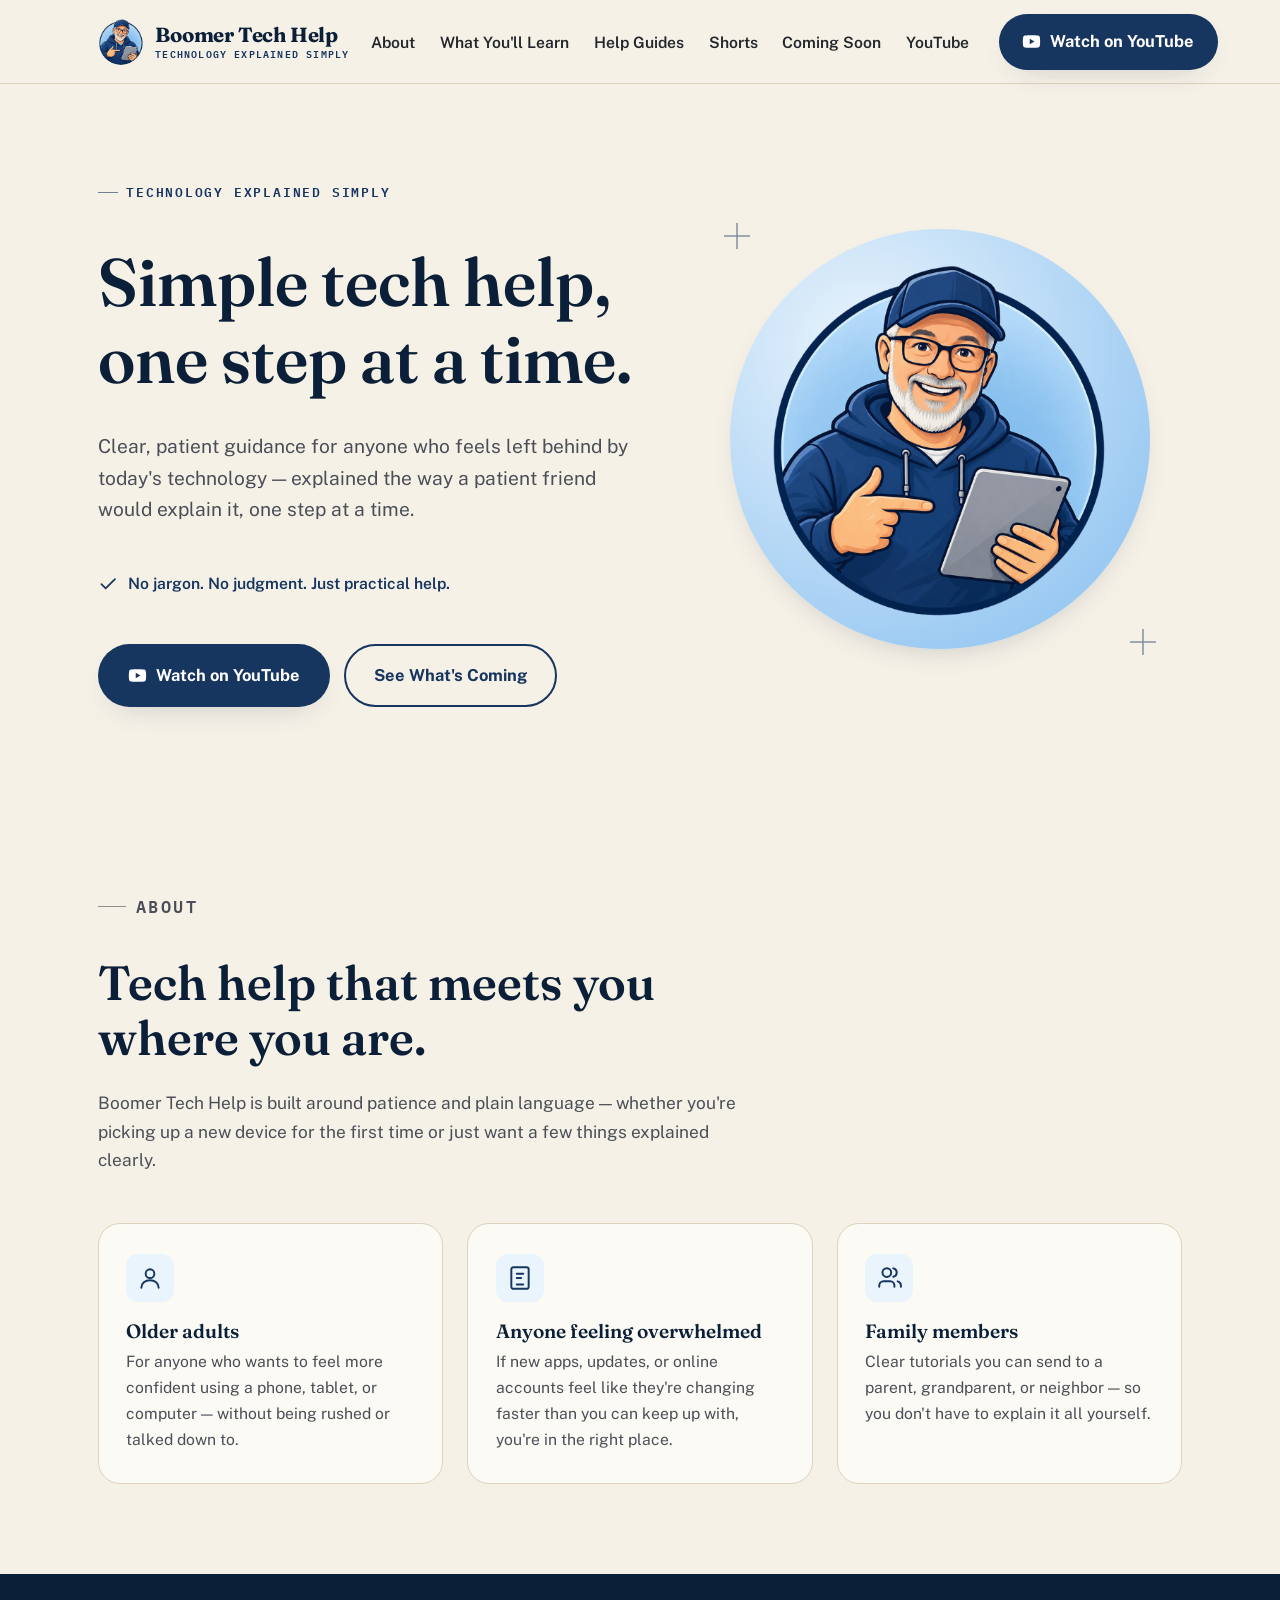
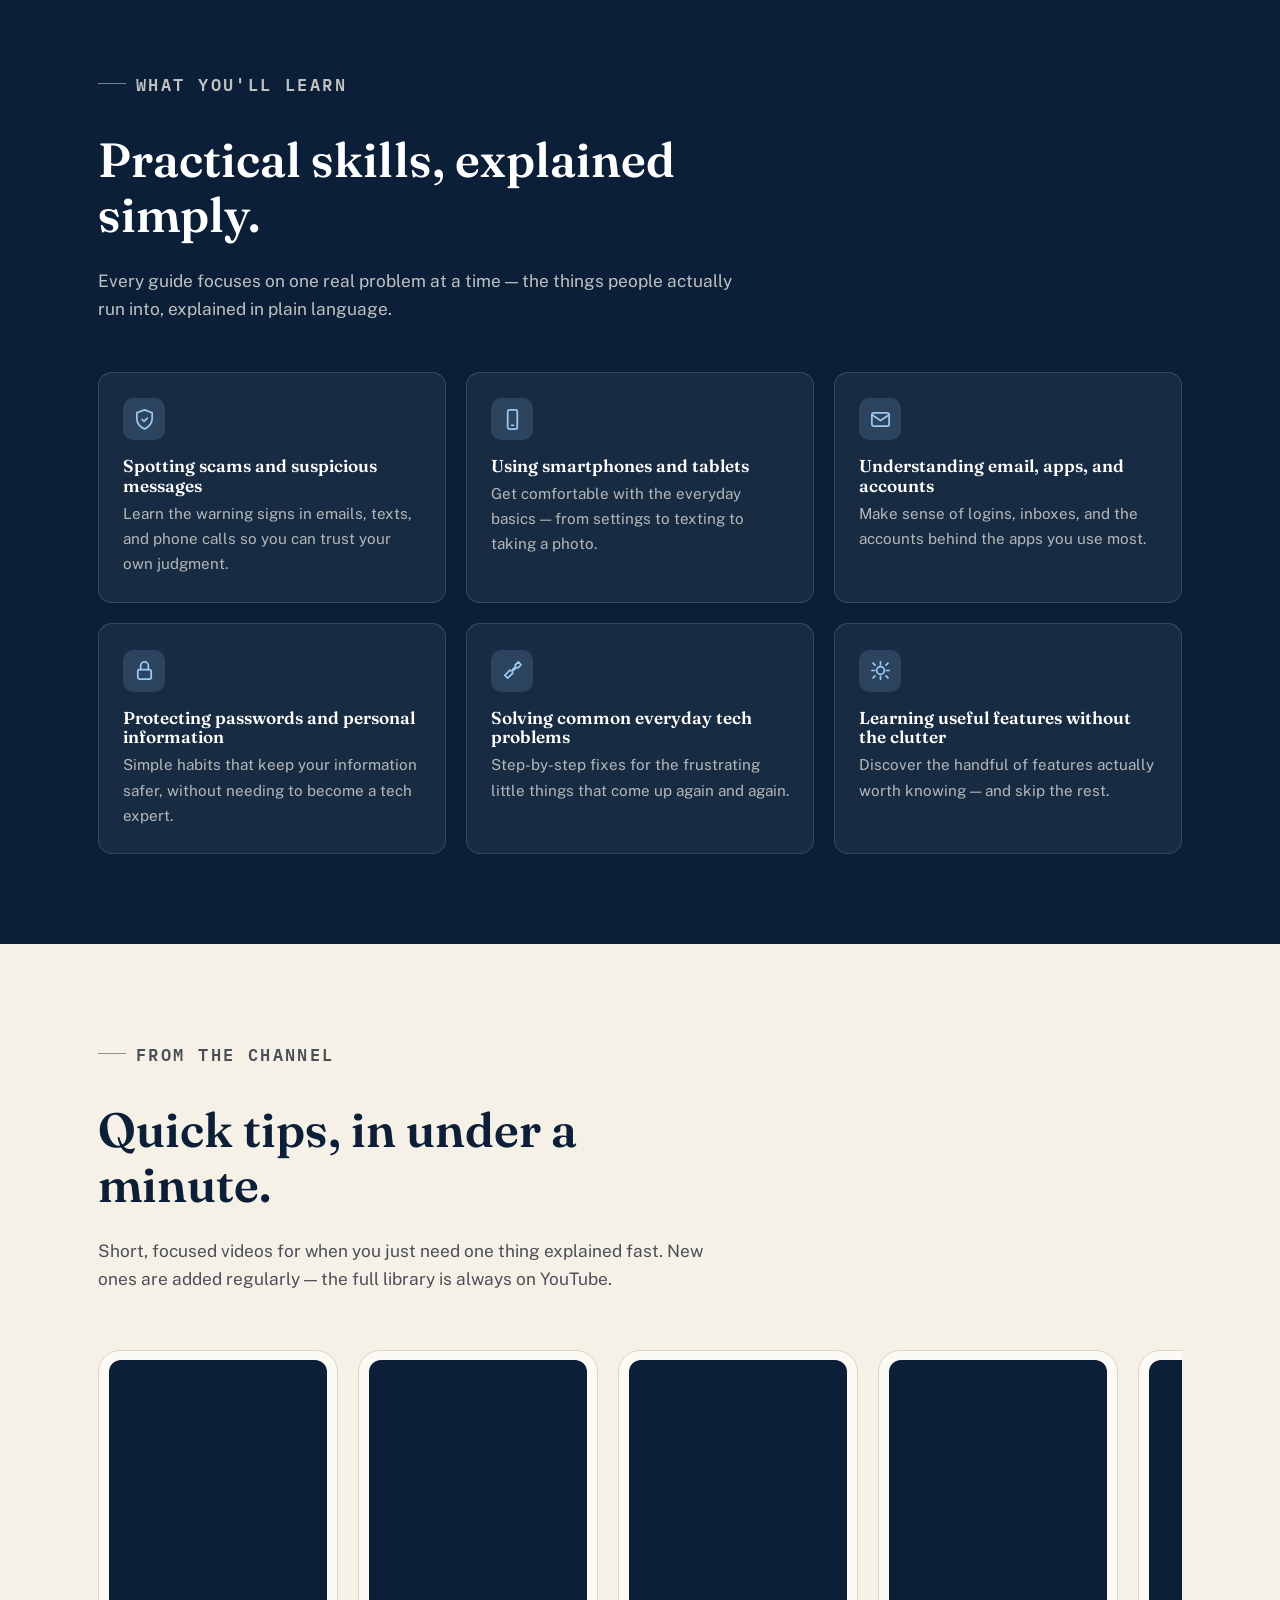
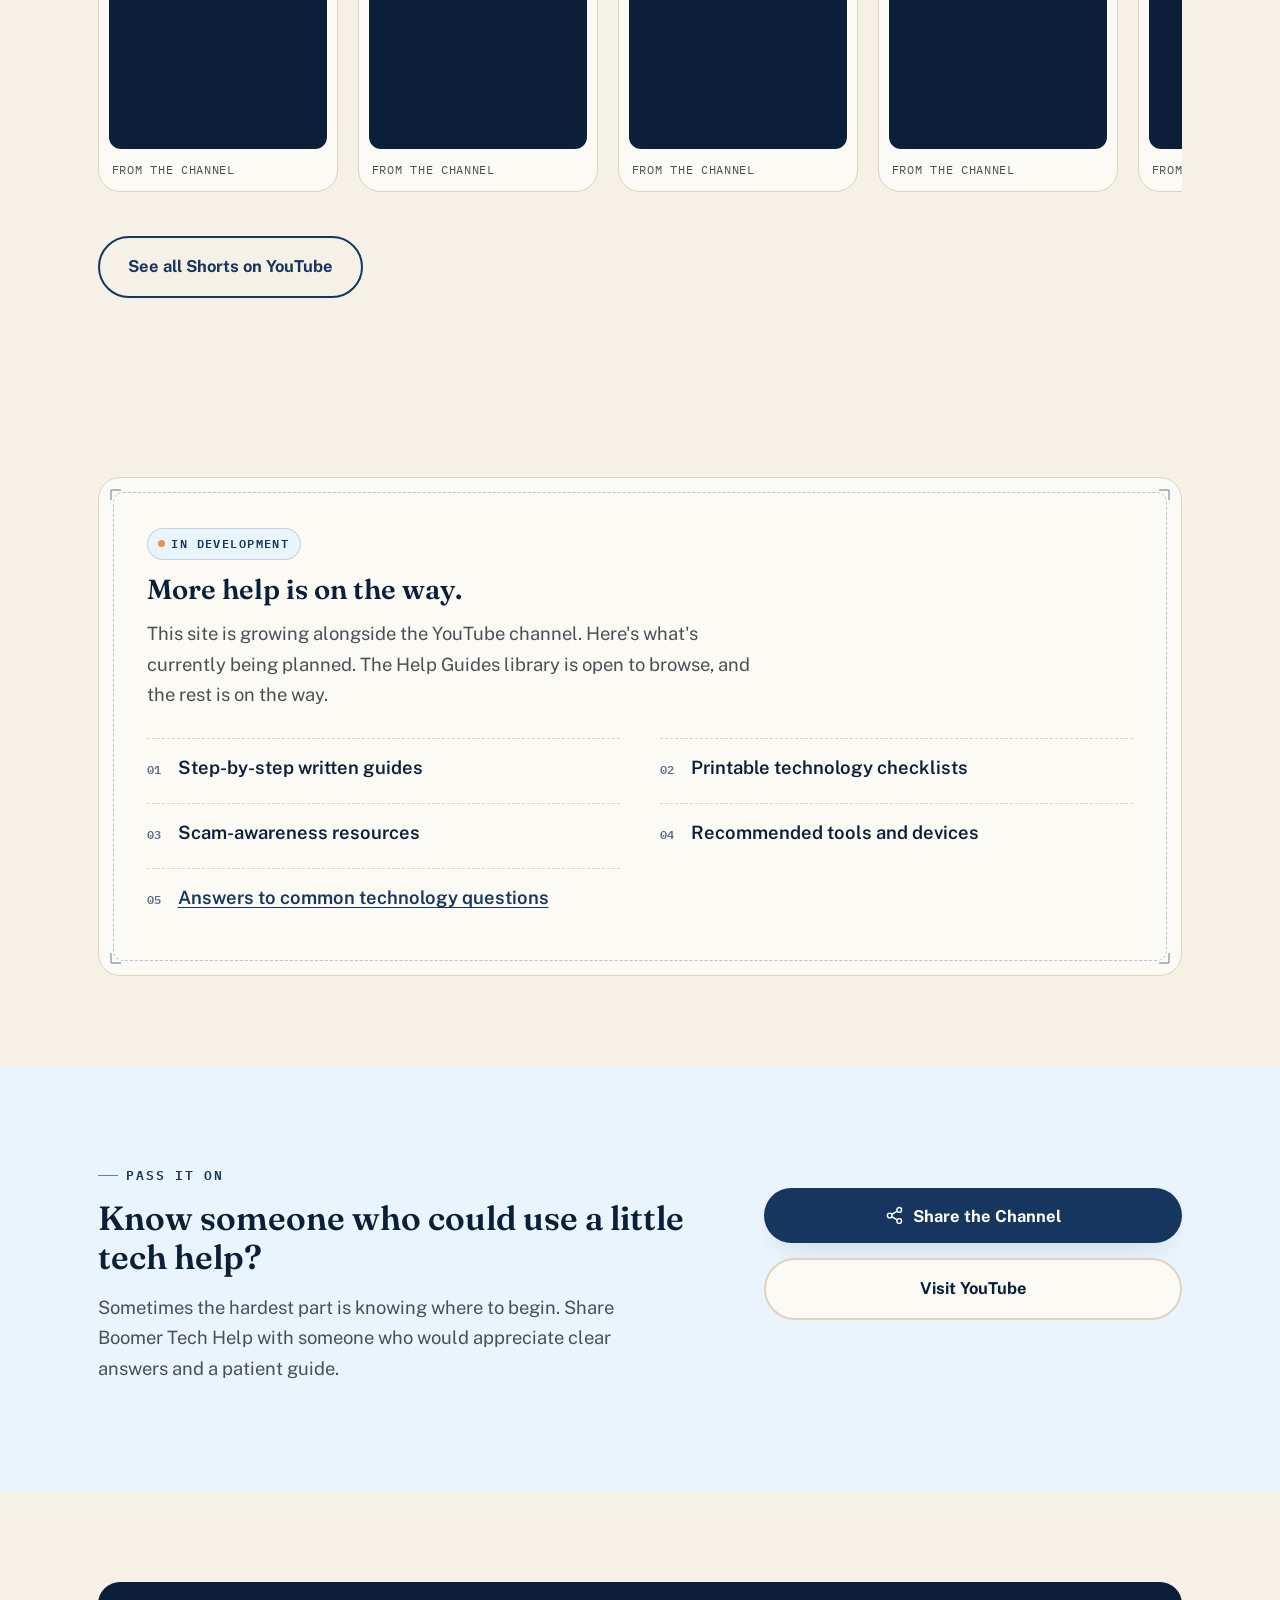
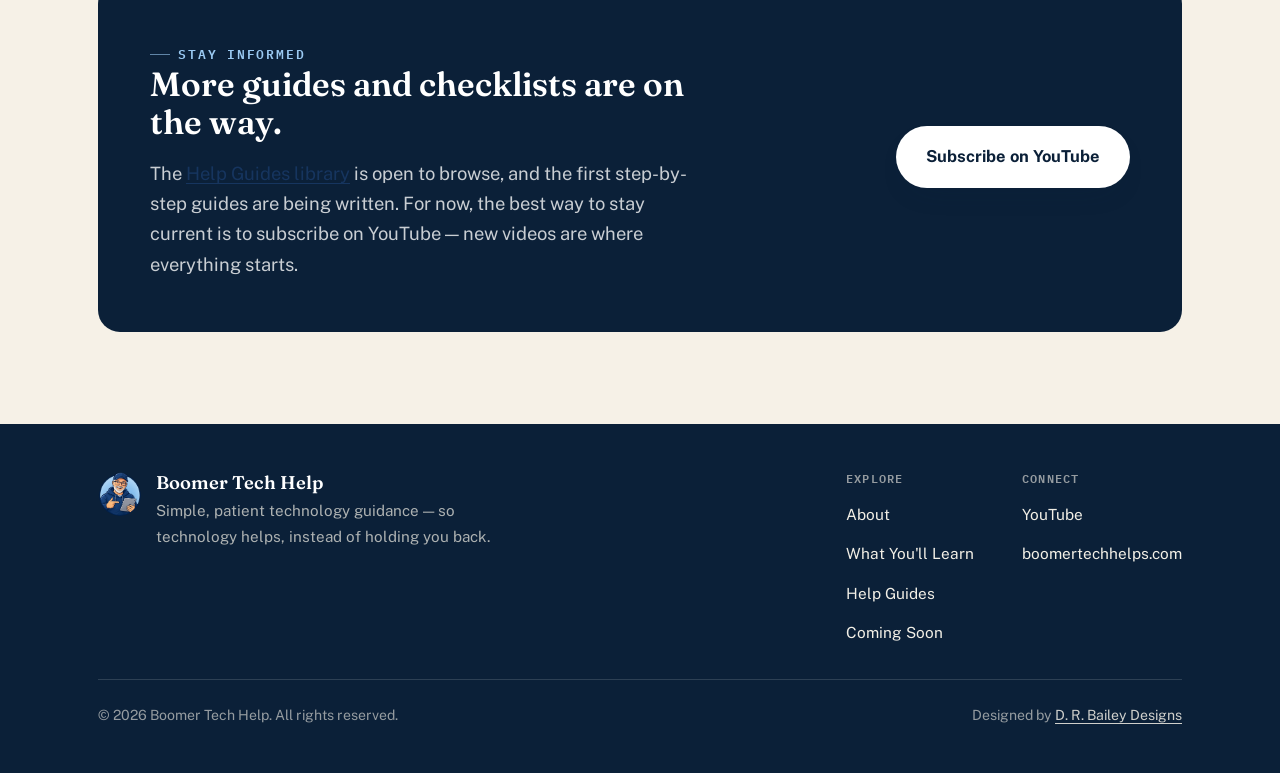
==== commit e3857faa: "updates" ====
--- a/index.html
+++ b/index.html
@@ -1,6 +1,15 @@
 <!DOCTYPE html>
 <html lang="en">
 <head>
+  <!-- Google tag (gtag.js) -->
+<script async src="https://www.googletagmanager.com/gtag/js?id=G-88H7TPB4HR"></script>
+<script>
+  window.dataLayer = window.dataLayer || [];
+  function gtag(){dataLayer.push(arguments);}
+  gtag('js', new Date());
+
+  gtag('config', 'G-88H7TPB4HR');
+</script>
 <meta charset="UTF-8">
 <meta name="viewport" content="width=device-width, initial-scale=1.0">
 <title>Boomer Tech Help | Simple, Patient Technology Guidance</title>
@@ -76,6 +85,7 @@
       <ul>
         <li><a href="#who-its-for">About</a></li>
         <li><a href="#what-youll-learn">What You'll Learn</a></li>
+        <li><a href="guides/">Help Guides</a></li>
         <li><a href="#shorts">Shorts</a></li>
         <li><a href="#coming-soon">Coming Soon</a></li>
         <li><a href="https://www.youtube.com/@BoomerTechHelps" data-youtube-link target="_blank" rel="noopener">YouTube <span class="visually-hidden">(opens in a new tab)</span></a></li>
@@ -314,14 +324,14 @@
 
         <span class="blueprint-tag"><span class="dot" aria-hidden="true"></span>In development</span>
         <h2>More help is on the way.</h2>
-        <p style="max-width:56ch;color:var(--ink-soft);">This site is growing alongside the YouTube channel. Here's what's currently being planned &mdash; none of it is available yet, but it's on the way.</p>
+        <p style="max-width:56ch;color:var(--ink-soft);">This site is growing alongside the YouTube channel. Here's what's currently being planned. The Help Guides library is open to browse, and the rest is on the way.</p>
 
         <ul class="blueprint-list">
           <li><span class="idx">01</span> Step-by-step written guides</li>
           <li><span class="idx">02</span> Printable technology checklists</li>
           <li><span class="idx">03</span> Scam-awareness resources</li>
           <li><span class="idx">04</span> Recommended tools and devices</li>
-          <li><span class="idx">05</span> Answers to common technology questions</li>
+          <li><span class="idx">05</span> <a href="guides/">Answers to common technology questions</a></li>
         </ul>
       </div>
     </div>
@@ -356,8 +366,8 @@
       <div class="informed-panel reveal">
         <div>
           <p class="eyebrow" style="color:var(--sky-300);">Stay Informed</p>
-          <h2>Guides and checklists are still being built.</h2>
-          <p>Written guides aren't ready quite yet. For now, the best way to stay current is to subscribe on YouTube &mdash; new videos are where everything starts.</p>
+          <h2>More guides and checklists are on the way.</h2>
+          <p>The <a href="guides/">Help Guides library</a> is open to browse, and the first step-by-step guides are being written. For now, the best way to stay current is to subscribe on YouTube &mdash; new videos are where everything starts.</p>
           <!--
             Prepared placeholder: when an email service (e.g. Mailchimp, Buttondown) is
             connected, a real signup form can go here. Do not display a submission form
@@ -394,6 +404,7 @@
           <ul>
             <li><a href="#who-its-for">About</a></li>
             <li><a href="#what-youll-learn">What You'll Learn</a></li>
+            <li><a href="guides/">Help Guides</a></li>
             <li><a href="#coming-soon">Coming Soon</a></li>
           </ul>
         </div>
--- a/css/styles.css
+++ b/css/styles.css
@@ -199,6 +199,7 @@
   text-decoration: none;
   color: var(--navy-900);
   margin-right: auto;
+  flex: none;
 }
 .brand-mark img {
   width: 46px; height: 46px;
@@ -225,7 +226,7 @@
 .main-nav ul {
   display: flex;
   align-items: center;
-  gap: 1.9rem;
+  gap: clamp(1.1rem, 1.7vw, 1.9rem);
   list-style: none;
 }
 .main-nav a {
@@ -235,10 +236,12 @@
   font-size: 0.98rem;
   padding: 0.3em 0.1em;
   border-bottom: 2px solid transparent;
+  white-space: nowrap;
 }
 .main-nav a:hover { border-bottom-color: var(--peach-500); }
-
-.header-cta { margin-left: 0.5rem; }
+.main-nav a[aria-current="page"] { border-bottom-color: var(--peach-500); font-weight: 700; }
+
+.header-cta { margin-left: 0.5rem; padding: 0.75em 1.3em; white-space: nowrap; flex: none; }
 
 .nav-toggle {
   display: none;
@@ -252,7 +255,8 @@
 }
 .nav-toggle svg { width: 22px; height: 22px; }
 
-@media (max-width: 860px) {
+/* Six nav links plus the YouTube button need more room than the old 860px breakpoint gave them. */
+@media (max-width: 1200px) {
   .main-nav {
     position: absolute;
     inset: 100% 0 auto 0;
@@ -569,6 +573,199 @@
 .informed-panel .btn-primary:hover { background: var(--sky-100); }
 .informed-actions { display: flex; justify-content: flex-end; }
 
+/* ---------- Guides page (guides/index.html) ---------- */
+.guides-page [hidden] { display: none !important; }
+
+/* The site's peach focus ring is faint on parchment, so controls in the guide
+   library use a dark navy ring instead. */
+.guides-page main :focus-visible { outline: 3px solid var(--navy-900); outline-offset: 3px; }
+
+.guides-hero { padding-top: clamp(3rem, 7vw, 5rem); padding-bottom: clamp(2rem, 4vw, 3rem); }
+.guides-hero .eyebrow { font-size: 1rem; }
+.guides-hero h1 { font-size: var(--step-4); margin-block: 0.4em 0.5em; max-width: 22ch; }
+.guides-hero .lede { font-size: 1.2rem; color: var(--ink-soft); max-width: 60ch; }
+
+/* Search box (used in the hero and above the full library) */
+.guide-search { max-width: 44rem; margin-top: 2rem; }
+.guide-search-label { display: block; margin-bottom: 0.6rem; font-weight: 700; font-size: 1.15rem; color: var(--navy-900); }
+.search-field { position: relative; display: flex; align-items: center; }
+.search-icon { position: absolute; left: 1.15rem; width: 1.5rem; height: 1.5rem; color: var(--navy-700); pointer-events: none; }
+.search-field input {
+  width: 100%;
+  min-height: 3.5rem;
+  padding: 0.75rem 1rem 0.75rem 3.25rem;
+  font: inherit;
+  font-size: 1.15rem;
+  color: var(--ink);
+  background: #fff;
+  border: 2px solid var(--navy-700);
+  border-radius: 999px;
+  -webkit-appearance: none;
+  appearance: none;
+}
+/* Leave room for the Clear button only while there is text to clear. */
+.search-field input:not(:placeholder-shown) { padding-right: 6.5rem; }
+.search-field input::placeholder { color: var(--ink-soft); opacity: 1; }
+.search-field input::-webkit-search-cancel-button { -webkit-appearance: none; display: none; }
+.search-clear {
+  position: absolute;
+  right: 0.5rem;
+  min-height: 2.75rem;
+  padding: 0 1.15rem;
+  font: inherit;
+  font-weight: 700;
+  color: var(--navy-900);
+  background: var(--sky-100);
+  border: 2px solid var(--navy-700);
+  border-radius: 999px;
+  cursor: pointer;
+}
+.search-clear:hover { background: var(--sky-300); }
+.search-status { margin: 0.9rem 0 0; font-weight: 600; color: var(--navy-900); }
+.search-status a { margin-left: 0.6em; font-weight: 700; }
+
+.guide-noscript { padding: 1.25rem 1.5rem; background: var(--paper); border: 1px solid var(--hairline); border-radius: var(--radius-md); }
+
+/* Guide cards */
+.popular-section { padding-top: clamp(1.5rem, 3vw, 2.5rem); }
+.guide-grid {
+  list-style: none;
+  margin: 0;
+  padding: 0;
+  display: grid;
+  grid-template-columns: repeat(auto-fill, minmax(min(100%, 20rem), 1fr));
+  gap: 1.5rem;
+}
+.guide-grid > li { display: flex; }
+.guide-card {
+  display: flex;
+  flex-direction: column;
+  width: 100%;
+  padding: 1.6rem 1.5rem;
+  background: var(--paper);
+  border: 1px solid var(--hairline);
+  border-radius: var(--radius-lg);
+}
+.guide-card-top { display: flex; align-items: center; gap: 0.8rem; margin-bottom: 1rem; }
+.guide-icon {
+  flex: none;
+  display: grid;
+  place-items: center;
+  width: 44px; height: 44px;
+  border-radius: 12px;
+  background: var(--sky-100);
+  color: var(--navy-700);
+}
+.guide-icon svg { width: 24px; height: 24px; }
+.guide-category { margin: 0; font-weight: 600; font-size: 1rem; line-height: 1.3; color: var(--navy-700); }
+.guide-card h3 { font-size: 1.3rem; line-height: 1.25; margin-bottom: 0.5em; }
+.guide-desc { margin-bottom: 1.25rem; font-size: 1.02rem; color: var(--ink-soft); }
+.guide-meta {
+  margin-top: auto;
+  padding-top: 1rem;
+  display: flex;
+  flex-wrap: wrap;
+  align-items: center;
+  justify-content: space-between;
+  gap: 0.6rem 1rem;
+  border-top: 1px dashed var(--hairline);
+}
+.guide-time, .guide-status { margin: 0; display: inline-flex; align-items: center; gap: 0.5em; font-size: 1rem; font-weight: 600; }
+.guide-time svg, .guide-status svg { width: 1.15em; height: 1.15em; flex: none; }
+.guide-time { color: var(--ink-soft); }
+/* Icon + words + outline, so the status never depends on color alone. */
+.guide-status {
+  padding: 0.35em 0.9em;
+  color: var(--navy-900);
+  background: var(--sky-100);
+  border: 1px solid rgba(22, 53, 95, 0.4);
+  border-radius: 999px;
+}
+.guide-link { padding: 0.55em 1.2em; }
+
+/* Topic cards */
+.topics-section { background: var(--sky-100); }
+.topic-grid {
+  list-style: none;
+  margin: 0;
+  padding: 0;
+  display: grid;
+  grid-template-columns: repeat(auto-fill, minmax(min(100%, 16rem), 1fr));
+  gap: 1.25rem;
+}
+.topic-grid > li { display: flex; }
+.topic-card {
+  display: flex;
+  flex-direction: column;
+  align-items: flex-start;
+  gap: 0.5rem;
+  width: 100%;
+  padding: 1.4rem;
+  font: inherit;
+  text-align: left;
+  color: var(--ink);
+  background: var(--paper);
+  border: 2px solid var(--hairline);
+  border-radius: var(--radius-lg);
+  cursor: pointer;
+  transition: border-color 0.15s ease, box-shadow 0.15s ease, background-color 0.15s ease;
+}
+.topic-card:hover { border-color: var(--navy-700); box-shadow: var(--shadow-soft); }
+.topic-card-top { display: flex; align-items: center; justify-content: space-between; width: 100%; margin-bottom: 0.35rem; }
+.topic-name { font-family: var(--font-display); font-weight: 600; font-size: 1.25rem; line-height: 1.2; color: var(--navy-900); }
+.topic-desc { font-size: 1rem; color: var(--ink-soft); }
+.topic-count { margin-top: auto; padding-top: 0.5rem; font-weight: 700; font-size: 1rem; color: var(--navy-700); }
+.topic-selected { display: none; align-items: center; gap: 0.4em; font-weight: 700; font-size: 1rem; }
+.topic-selected svg { width: 1.2em; height: 1.2em; }
+/* Selected = filled card + check mark + the word "Selected". */
+.topic-card[aria-pressed="true"] { color: #fff; background: var(--navy-700); border-color: var(--navy-700); }
+.topic-card[aria-pressed="true"] .topic-name,
+.topic-card[aria-pressed="true"] .topic-count { color: #fff; }
+.topic-card[aria-pressed="true"] .topic-desc { color: rgba(255, 255, 255, 0.9); }
+.topic-card[aria-pressed="true"] .guide-icon { color: #fff; background: rgba(255, 255, 255, 0.16); }
+.topic-card[aria-pressed="true"] .topic-selected { display: inline-flex; }
+
+/* All Help Guides */
+.library-section { scroll-margin-top: 4.75rem; }
+.library-section .section-head { margin-bottom: 1.5rem; }
+.library-tools { display: flex; flex-wrap: wrap; align-items: flex-end; gap: 1.25rem 1.5rem; margin-bottom: 1.5rem; }
+.library-tools .guide-search { flex: 1 1 22rem; max-width: 34rem; margin-top: 0; }
+.library-tools .guide-search-label, .topic-filter label { font-size: 1.05rem; }
+.topic-filter { flex: 0 1 19rem; min-width: min(100%, 14rem); }
+.topic-filter label { display: block; margin-bottom: 0.6rem; font-weight: 700; color: var(--navy-900); }
+.topic-filter select {
+  width: 100%;
+  min-height: 3.5rem;
+  padding: 0.75rem 1rem;
+  font: inherit;
+  font-size: 1.05rem;
+  color: var(--ink);
+  background: #fff;
+  border: 2px solid var(--navy-700);
+  border-radius: var(--radius-md);
+}
+.result-count { margin-bottom: 1.25rem; font-weight: 700; font-size: 1.1rem; color: var(--navy-900); }
+.empty-state {
+  max-width: 40rem;
+  padding: clamp(1.5rem, 4vw, 2.25rem);
+  background: var(--paper);
+  border: 1px solid var(--hairline);
+  border-radius: var(--radius-lg);
+}
+.empty-message { margin: 0 0 1.5rem; font-family: var(--font-display); font-weight: 600; font-size: var(--step-1); line-height: 1.35; color: var(--navy-900); }
+
+/* Reassurance */
+.reassure-section { background: var(--navy-900); color: #f2efe6; }
+.reassure-inner { max-width: 46rem; }
+.reassure-inner h2 { color: #fff; font-size: var(--step-3); }
+.reassure-inner p { font-size: 1.2rem; color: rgba(242, 239, 230, 0.9); }
+.reassure-inner .closing-line { margin: 1.75rem 0 0; font-family: var(--font-display); font-style: italic; font-weight: 500; font-size: var(--step-2); color: var(--peach-400); }
+
+/* Still need help? */
+#still-heading { margin-top: 0; font-size: var(--step-2); }
+.cta-copy { max-width: 56ch; color: var(--ink-soft); }
+.cta-actions { display: flex; flex-wrap: wrap; gap: 0.9rem; margin-top: 1.5rem; }
+
 /* ---------- Footer ---------- */
 .site-footer {
   background: var(--navy-900);
